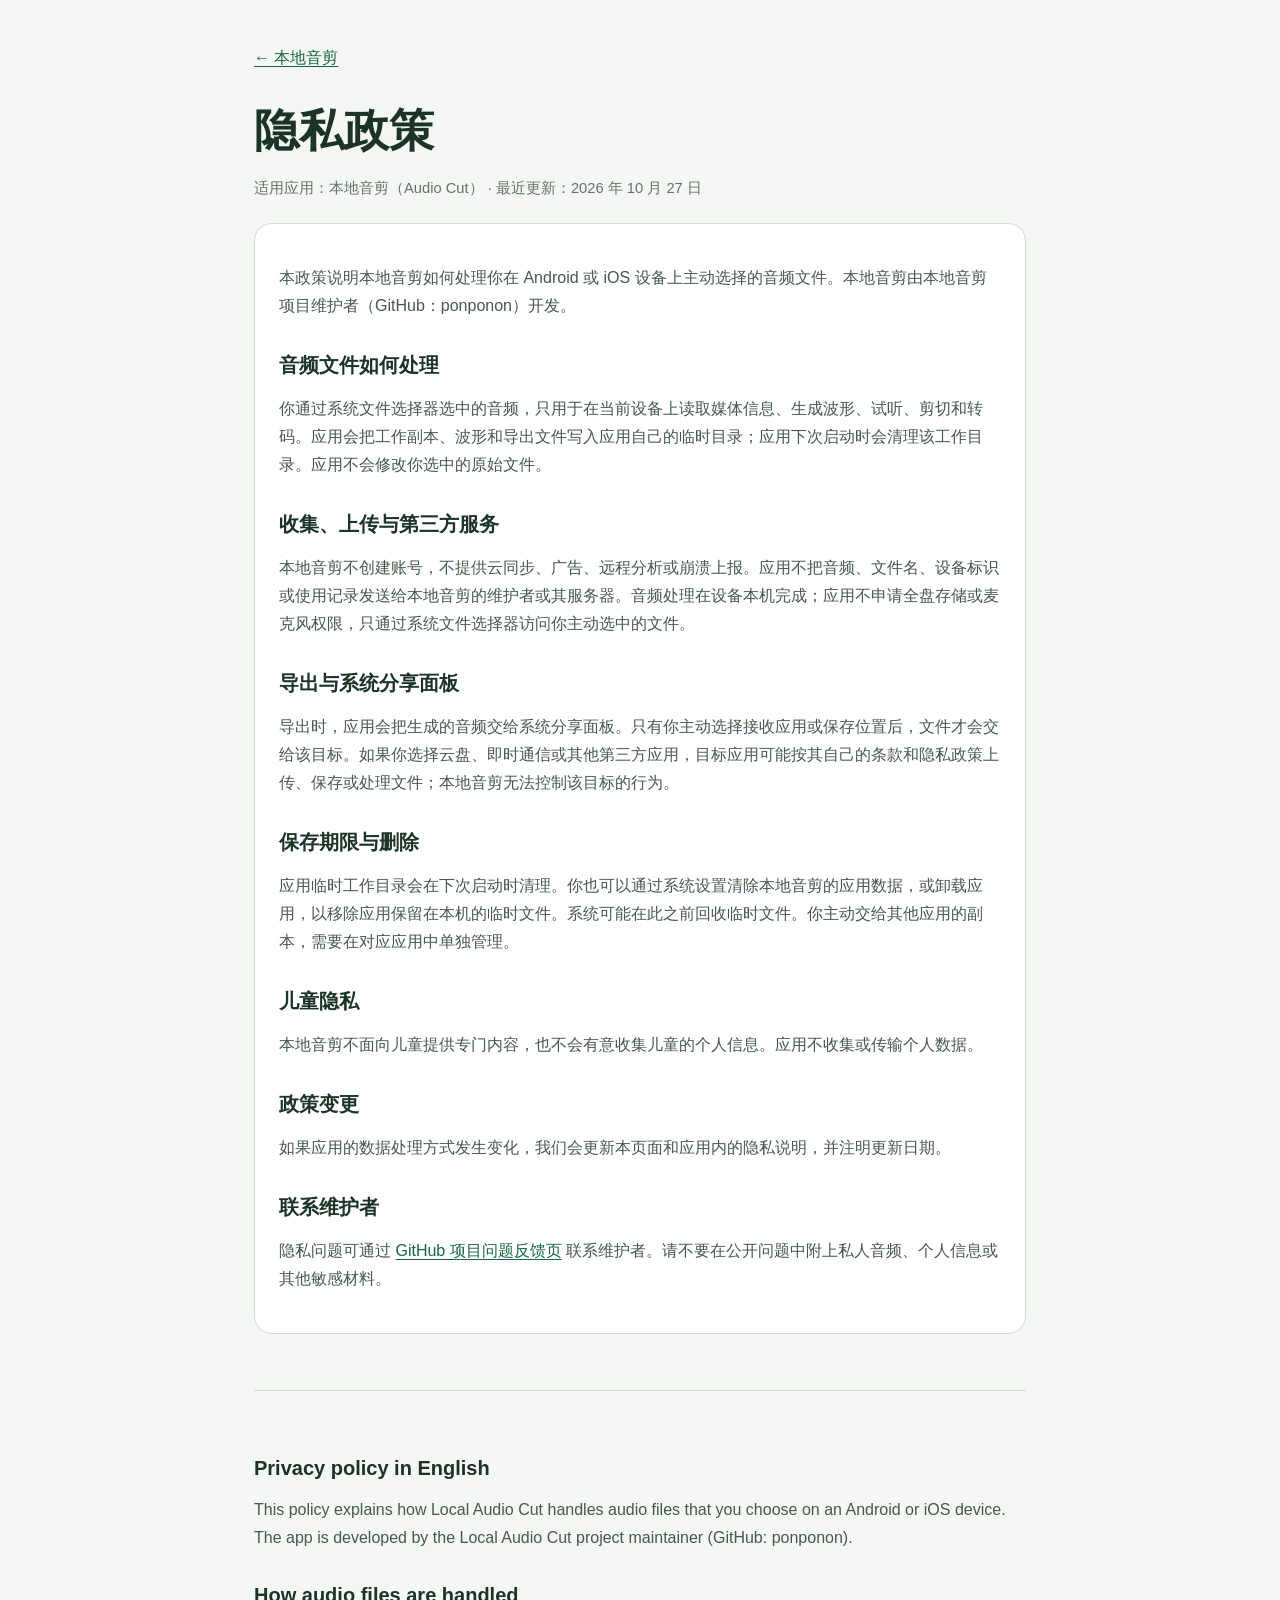
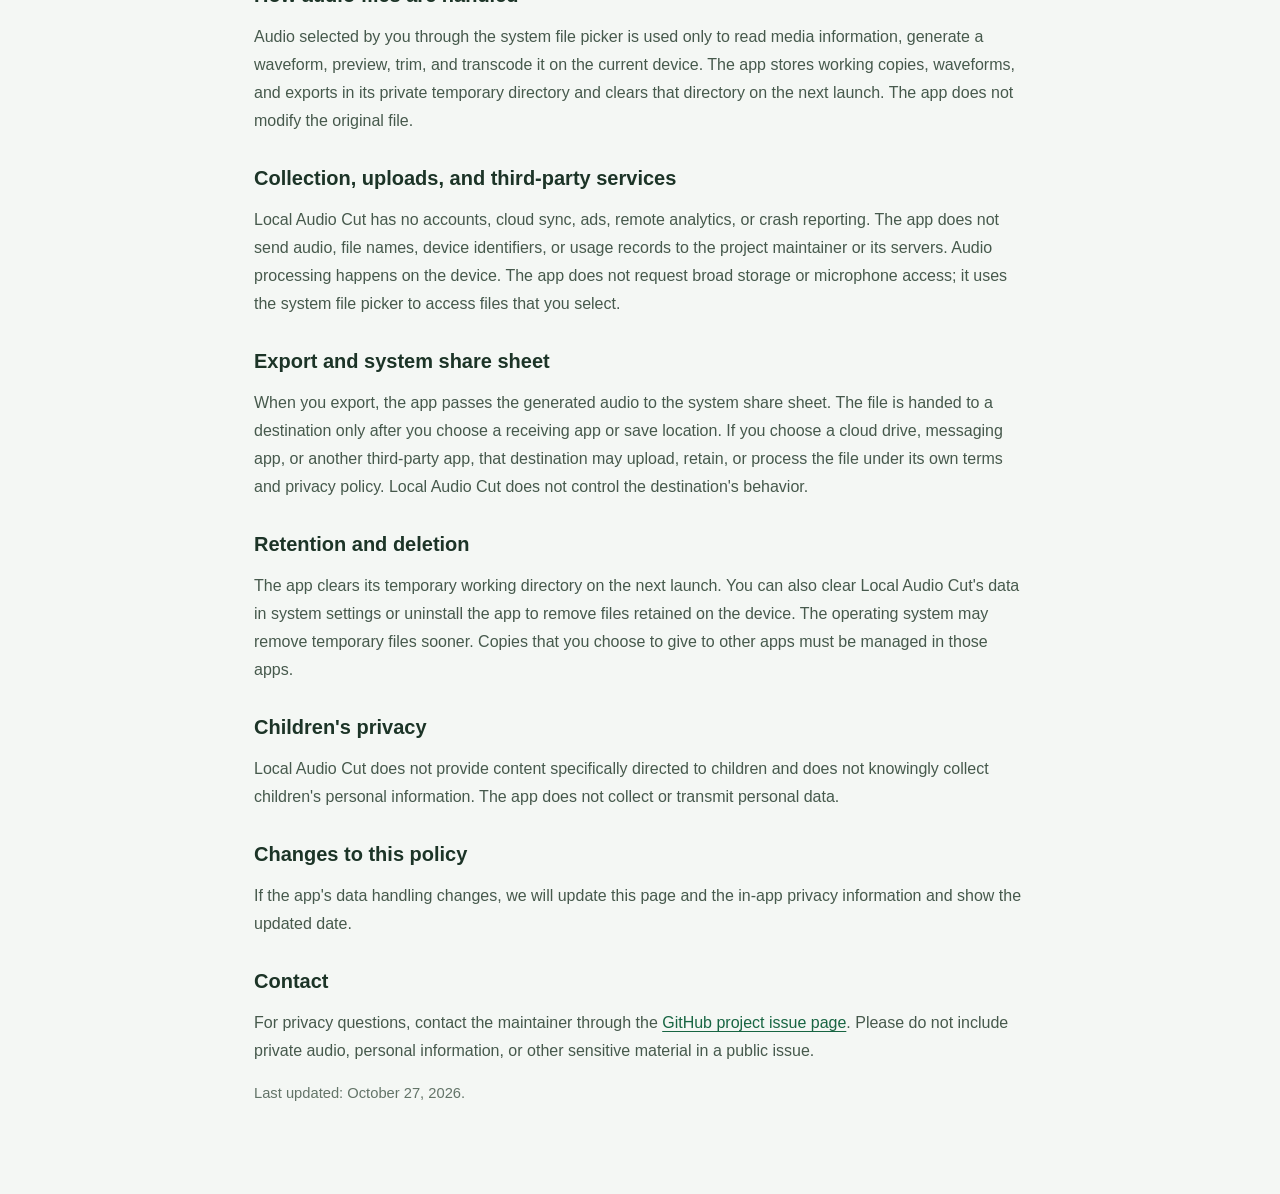
==== docs/privacy-policy.html @ 46248fa4 "Prepare Google Play release materials" ====
<!doctype html>
<html lang="zh-CN">
  <head>
    <meta charset="utf-8">
    <meta name="viewport" content="width=device-width, initial-scale=1">
    <meta name="theme-color" content="#16452f">
    <title>隐私政策 · 本地音剪</title>
    <style>
      :root { color-scheme: light; font-family: -apple-system, BlinkMacSystemFont, "Segoe UI", sans-serif; color: #1c3427; background: #f4f7f4; }
      body { margin: 0; }
      main { box-sizing: border-box; width: min(820px, 100%); margin: 0 auto; padding: 48px 24px 72px; }
      a { color: #176542; text-underline-offset: 3px; }
      h1 { margin: 12px 0 8px; font-size: clamp(2rem, 5vw, 2.8rem); }
      h2 { margin: 32px 0 8px; font-size: 1.25rem; }
      p, li { color: #46594c; font-size: 1rem; line-height: 1.75; }
      .meta { color: #637468; font-size: .92rem; }
      .panel { margin-top: 22px; padding: 24px; border: 1px solid #d0dbd2; border-radius: 18px; background: #fff; }
      .language { margin-top: 56px; padding-top: 34px; border-top: 1px solid #d0dbd2; }
      .back { display: inline-block; margin-bottom: 20px; }
      @media (max-width: 540px) { main { padding: 30px 18px 54px; } .panel { padding: 18px; } }
    </style>
  </head>
  <body>
    <main>
      <a class="back" href="index.html">← 本地音剪</a>
      <h1>隐私政策</h1>
      <p class="meta">适用应用：本地音剪（Audio Cut） · 最近更新：2026 年 10 月 27 日</p>

      <section class="panel" lang="zh-CN">
        <p>本政策说明本地音剪如何处理你在 Android 或 iOS 设备上主动选择的音频文件。本地音剪由本地音剪项目维护者（GitHub：ponponon）开发。</p>

        <h2>音频文件如何处理</h2>
        <p>你通过系统文件选择器选中的音频，只用于在当前设备上读取媒体信息、生成波形、试听、剪切和转码。应用会把工作副本、波形和导出文件写入应用自己的临时目录；应用下次启动时会清理该工作目录。应用不会修改你选中的原始文件。</p>

        <h2>收集、上传与第三方服务</h2>
        <p>本地音剪不创建账号，不提供云同步、广告、远程分析或崩溃上报。应用不把音频、文件名、设备标识或使用记录发送给本地音剪的维护者或其服务器。音频处理在设备本机完成；应用不申请全盘存储或麦克风权限，只通过系统文件选择器访问你主动选中的文件。</p>

        <h2>导出与系统分享面板</h2>
        <p>导出时，应用会把生成的音频交给系统分享面板。只有你主动选择接收应用或保存位置后，文件才会交给该目标。如果你选择云盘、即时通信或其他第三方应用，目标应用可能按其自己的条款和隐私政策上传、保存或处理文件；本地音剪无法控制该目标的行为。</p>

        <h2>保存期限与删除</h2>
        <p>应用临时工作目录会在下次启动时清理。你也可以通过系统设置清除本地音剪的应用数据，或卸载应用，以移除应用保留在本机的临时文件。系统可能在此之前回收临时文件。你主动交给其他应用的副本，需要在对应应用中单独管理。</p>

        <h2>儿童隐私</h2>
        <p>本地音剪不面向儿童提供专门内容，也不会有意收集儿童的个人信息。应用不收集或传输个人数据。</p>

        <h2>政策变更</h2>
        <p>如果应用的数据处理方式发生变化，我们会更新本页面和应用内的隐私说明，并注明更新日期。</p>

        <h2>联系维护者</h2>
        <p>隐私问题可通过 <a href="https://github.com/ponponon/audio-cut/issues">GitHub 项目问题反馈页</a> 联系维护者。请不要在公开问题中附上私人音频、个人信息或其他敏感材料。</p>
      </section>

      <section class="language" lang="en">
        <h2>Privacy policy in English</h2>
        <p>This policy explains how Local Audio Cut handles audio files that you choose on an Android or iOS device. The app is developed by the Local Audio Cut project maintainer (GitHub: ponponon).</p>

        <h2>How audio files are handled</h2>
        <p>Audio selected by you through the system file picker is used only to read media information, generate a waveform, preview, trim, and transcode it on the current device. The app stores working copies, waveforms, and exports in its private temporary directory and clears that directory on the next launch. The app does not modify the original file.</p>

        <h2>Collection, uploads, and third-party services</h2>
        <p>Local Audio Cut has no accounts, cloud sync, ads, remote analytics, or crash reporting. The app does not send audio, file names, device identifiers, or usage records to the project maintainer or its servers. Audio processing happens on the device. The app does not request broad storage or microphone access; it uses the system file picker to access files that you select.</p>

        <h2>Export and system share sheet</h2>
        <p>When you export, the app passes the generated audio to the system share sheet. The file is handed to a destination only after you choose a receiving app or save location. If you choose a cloud drive, messaging app, or another third-party app, that destination may upload, retain, or process the file under its own terms and privacy policy. Local Audio Cut does not control the destination's behavior.</p>

        <h2>Retention and deletion</h2>
        <p>The app clears its temporary working directory on the next launch. You can also clear Local Audio Cut's data in system settings or uninstall the app to remove files retained on the device. The operating system may remove temporary files sooner. Copies that you choose to give to other apps must be managed in those apps.</p>

        <h2>Children's privacy</h2>
        <p>Local Audio Cut does not provide content specifically directed to children and does not knowingly collect children's personal information. The app does not collect or transmit personal data.</p>

        <h2>Changes to this policy</h2>
        <p>If the app's data handling changes, we will update this page and the in-app privacy information and show the updated date.</p>

        <h2>Contact</h2>
        <p>For privacy questions, contact the maintainer through the <a href="https://github.com/ponponon/audio-cut/issues">GitHub project issue page</a>. Please do not include private audio, personal information, or other sensitive material in a public issue.</p>
        <p class="meta">Last updated: October 27, 2026.</p>
      </section>
    </main>
  </body>
</html>
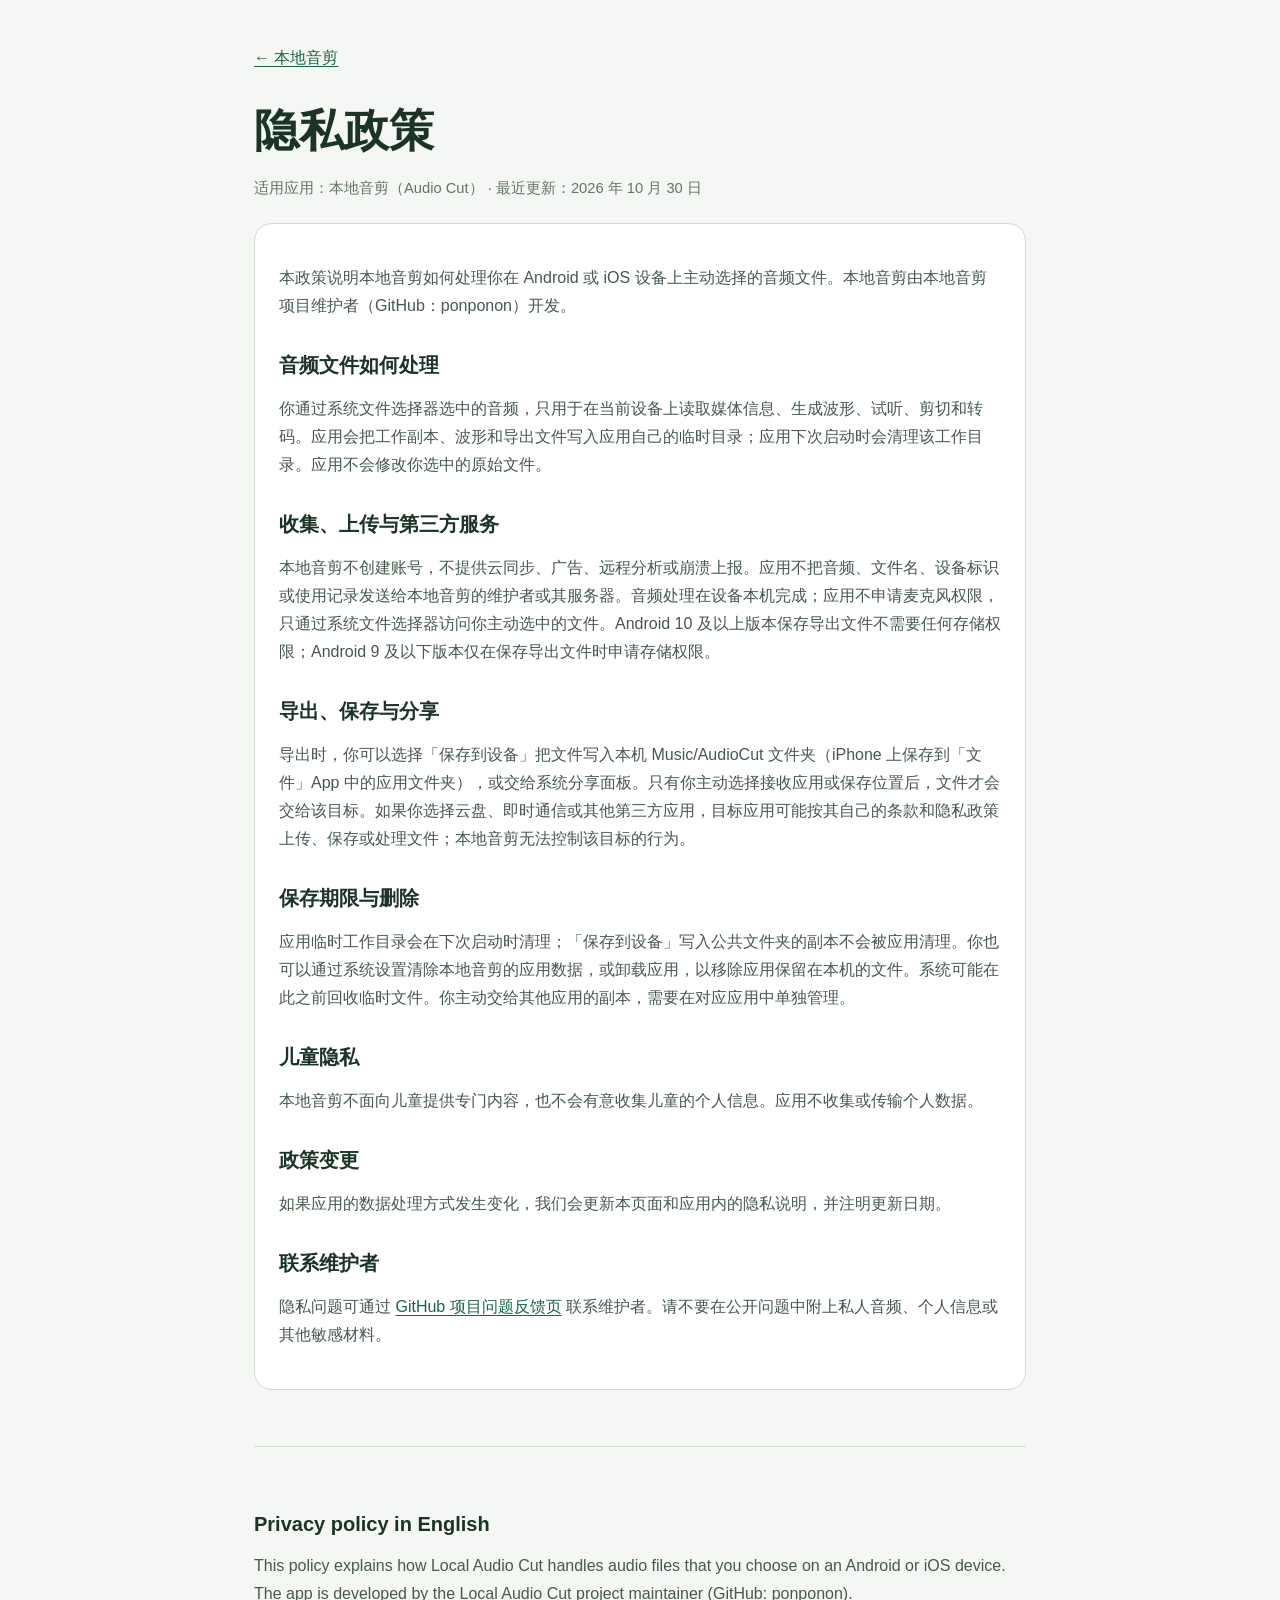
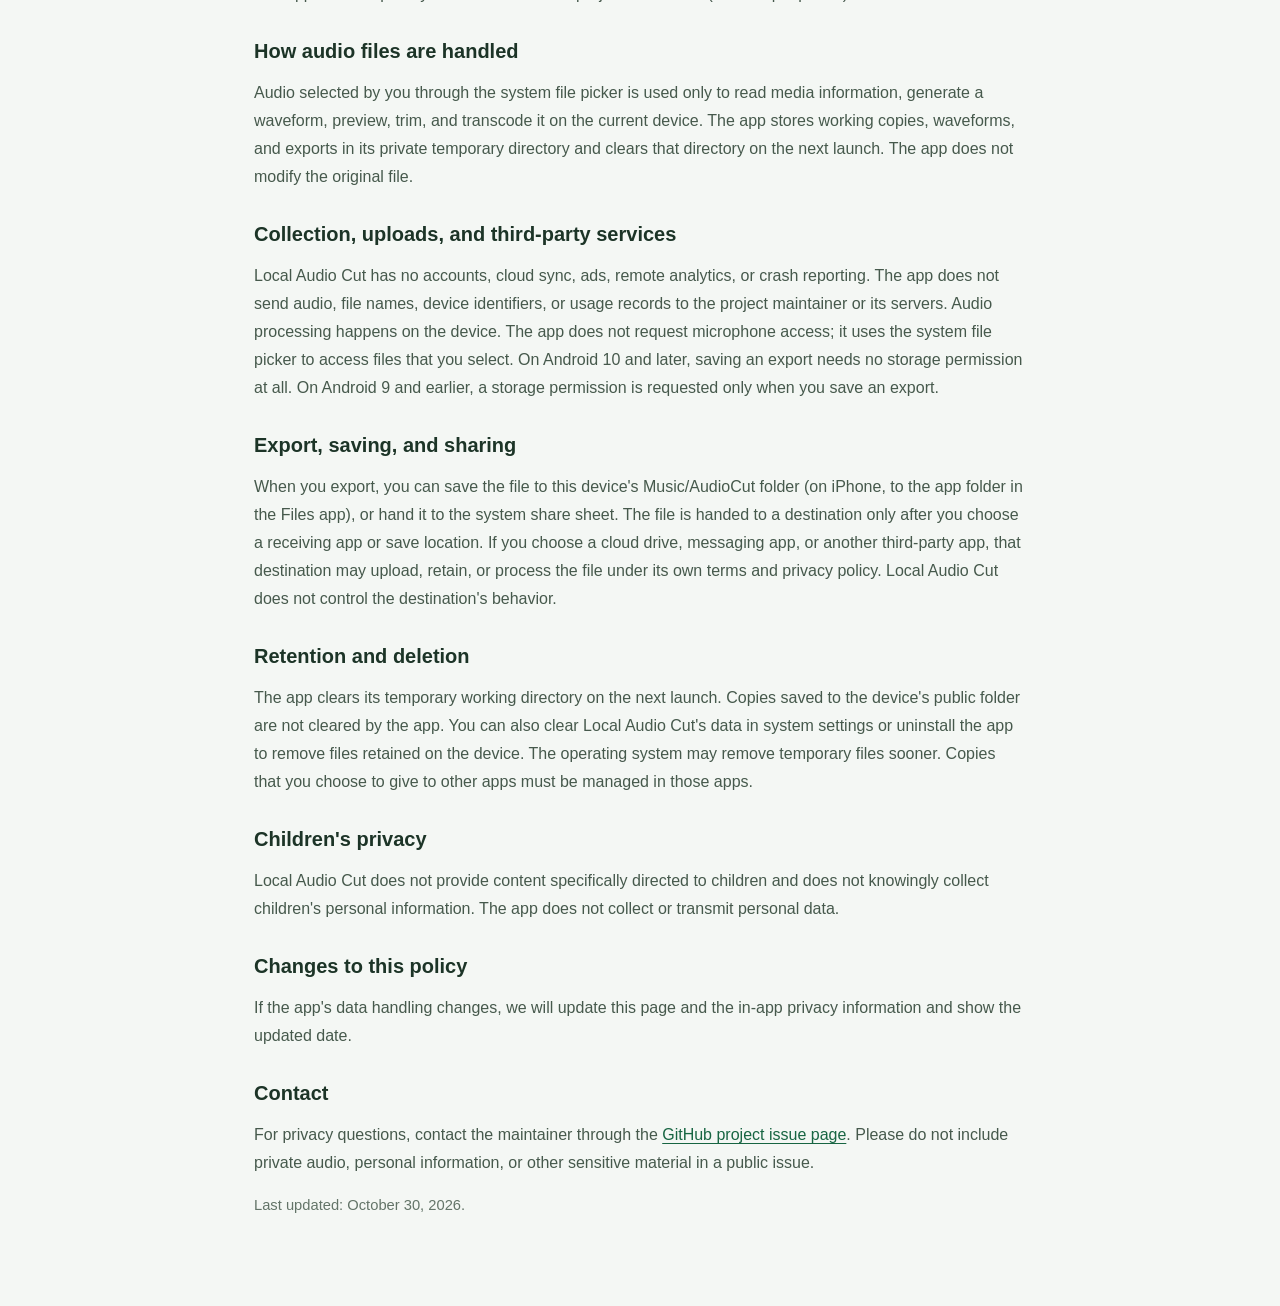
==== commit 3792feb2: "feat(export): add save-to-device option alongside share sheet - Export naming dialog now offers two " ====
--- a/docs/privacy-policy.html
+++ b/docs/privacy-policy.html
@@ -24,7 +24,7 @@
     <main>
       <a class="back" href="index.html">← 本地音剪</a>
       <h1>隐私政策</h1>
-      <p class="meta">适用应用：本地音剪（Audio Cut） · 最近更新：2026 年 10 月 27 日</p>
+      <p class="meta">适用应用：本地音剪（Audio Cut） · 最近更新：2026 年 10 月 30 日</p>
 
       <section class="panel" lang="zh-CN">
         <p>本政策说明本地音剪如何处理你在 Android 或 iOS 设备上主动选择的音频文件。本地音剪由本地音剪项目维护者（GitHub：ponponon）开发。</p>
@@ -33,13 +33,13 @@
         <p>你通过系统文件选择器选中的音频，只用于在当前设备上读取媒体信息、生成波形、试听、剪切和转码。应用会把工作副本、波形和导出文件写入应用自己的临时目录；应用下次启动时会清理该工作目录。应用不会修改你选中的原始文件。</p>
 
         <h2>收集、上传与第三方服务</h2>
-        <p>本地音剪不创建账号，不提供云同步、广告、远程分析或崩溃上报。应用不把音频、文件名、设备标识或使用记录发送给本地音剪的维护者或其服务器。音频处理在设备本机完成；应用不申请全盘存储或麦克风权限，只通过系统文件选择器访问你主动选中的文件。</p>
+        <p>本地音剪不创建账号，不提供云同步、广告、远程分析或崩溃上报。应用不把音频、文件名、设备标识或使用记录发送给本地音剪的维护者或其服务器。音频处理在设备本机完成；应用不申请麦克风权限，只通过系统文件选择器访问你主动选中的文件。Android 10 及以上版本保存导出文件不需要任何存储权限；Android 9 及以下版本仅在保存导出文件时申请存储权限。</p>
 
-        <h2>导出与系统分享面板</h2>
-        <p>导出时，应用会把生成的音频交给系统分享面板。只有你主动选择接收应用或保存位置后，文件才会交给该目标。如果你选择云盘、即时通信或其他第三方应用，目标应用可能按其自己的条款和隐私政策上传、保存或处理文件；本地音剪无法控制该目标的行为。</p>
+        <h2>导出、保存与分享</h2>
+        <p>导出时，你可以选择「保存到设备」把文件写入本机 Music/AudioCut 文件夹（iPhone 上保存到「文件」App 中的应用文件夹），或交给系统分享面板。只有你主动选择接收应用或保存位置后，文件才会交给该目标。如果你选择云盘、即时通信或其他第三方应用，目标应用可能按其自己的条款和隐私政策上传、保存或处理文件；本地音剪无法控制该目标的行为。</p>
 
         <h2>保存期限与删除</h2>
-        <p>应用临时工作目录会在下次启动时清理。你也可以通过系统设置清除本地音剪的应用数据，或卸载应用，以移除应用保留在本机的临时文件。系统可能在此之前回收临时文件。你主动交给其他应用的副本，需要在对应应用中单独管理。</p>
+        <p>应用临时工作目录会在下次启动时清理；「保存到设备」写入公共文件夹的副本不会被应用清理。你也可以通过系统设置清除本地音剪的应用数据，或卸载应用，以移除应用保留在本机的文件。系统可能在此之前回收临时文件。你主动交给其他应用的副本，需要在对应应用中单独管理。</p>
 
         <h2>儿童隐私</h2>
         <p>本地音剪不面向儿童提供专门内容，也不会有意收集儿童的个人信息。应用不收集或传输个人数据。</p>
@@ -59,13 +59,13 @@
         <p>Audio selected by you through the system file picker is used only to read media information, generate a waveform, preview, trim, and transcode it on the current device. The app stores working copies, waveforms, and exports in its private temporary directory and clears that directory on the next launch. The app does not modify the original file.</p>
 
         <h2>Collection, uploads, and third-party services</h2>
-        <p>Local Audio Cut has no accounts, cloud sync, ads, remote analytics, or crash reporting. The app does not send audio, file names, device identifiers, or usage records to the project maintainer or its servers. Audio processing happens on the device. The app does not request broad storage or microphone access; it uses the system file picker to access files that you select.</p>
+        <p>Local Audio Cut has no accounts, cloud sync, ads, remote analytics, or crash reporting. The app does not send audio, file names, device identifiers, or usage records to the project maintainer or its servers. Audio processing happens on the device. The app does not request microphone access; it uses the system file picker to access files that you select. On Android 10 and later, saving an export needs no storage permission at all. On Android 9 and earlier, a storage permission is requested only when you save an export.</p>
 
-        <h2>Export and system share sheet</h2>
-        <p>When you export, the app passes the generated audio to the system share sheet. The file is handed to a destination only after you choose a receiving app or save location. If you choose a cloud drive, messaging app, or another third-party app, that destination may upload, retain, or process the file under its own terms and privacy policy. Local Audio Cut does not control the destination's behavior.</p>
+        <h2>Export, saving, and sharing</h2>
+        <p>When you export, you can save the file to this device's Music/AudioCut folder (on iPhone, to the app folder in the Files app), or hand it to the system share sheet. The file is handed to a destination only after you choose a receiving app or save location. If you choose a cloud drive, messaging app, or another third-party app, that destination may upload, retain, or process the file under its own terms and privacy policy. Local Audio Cut does not control the destination's behavior.</p>
 
         <h2>Retention and deletion</h2>
-        <p>The app clears its temporary working directory on the next launch. You can also clear Local Audio Cut's data in system settings or uninstall the app to remove files retained on the device. The operating system may remove temporary files sooner. Copies that you choose to give to other apps must be managed in those apps.</p>
+        <p>The app clears its temporary working directory on the next launch. Copies saved to the device's public folder are not cleared by the app. You can also clear Local Audio Cut's data in system settings or uninstall the app to remove files retained on the device. The operating system may remove temporary files sooner. Copies that you choose to give to other apps must be managed in those apps.</p>
 
         <h2>Children's privacy</h2>
         <p>Local Audio Cut does not provide content specifically directed to children and does not knowingly collect children's personal information. The app does not collect or transmit personal data.</p>
@@ -75,7 +75,7 @@
 
         <h2>Contact</h2>
         <p>For privacy questions, contact the maintainer through the <a href="https://github.com/ponponon/audio-cut/issues">GitHub project issue page</a>. Please do not include private audio, personal information, or other sensitive material in a public issue.</p>
-        <p class="meta">Last updated: October 27, 2026.</p>
+        <p class="meta">Last updated: October 30, 2026.</p>
       </section>
     </main>
   </body>
